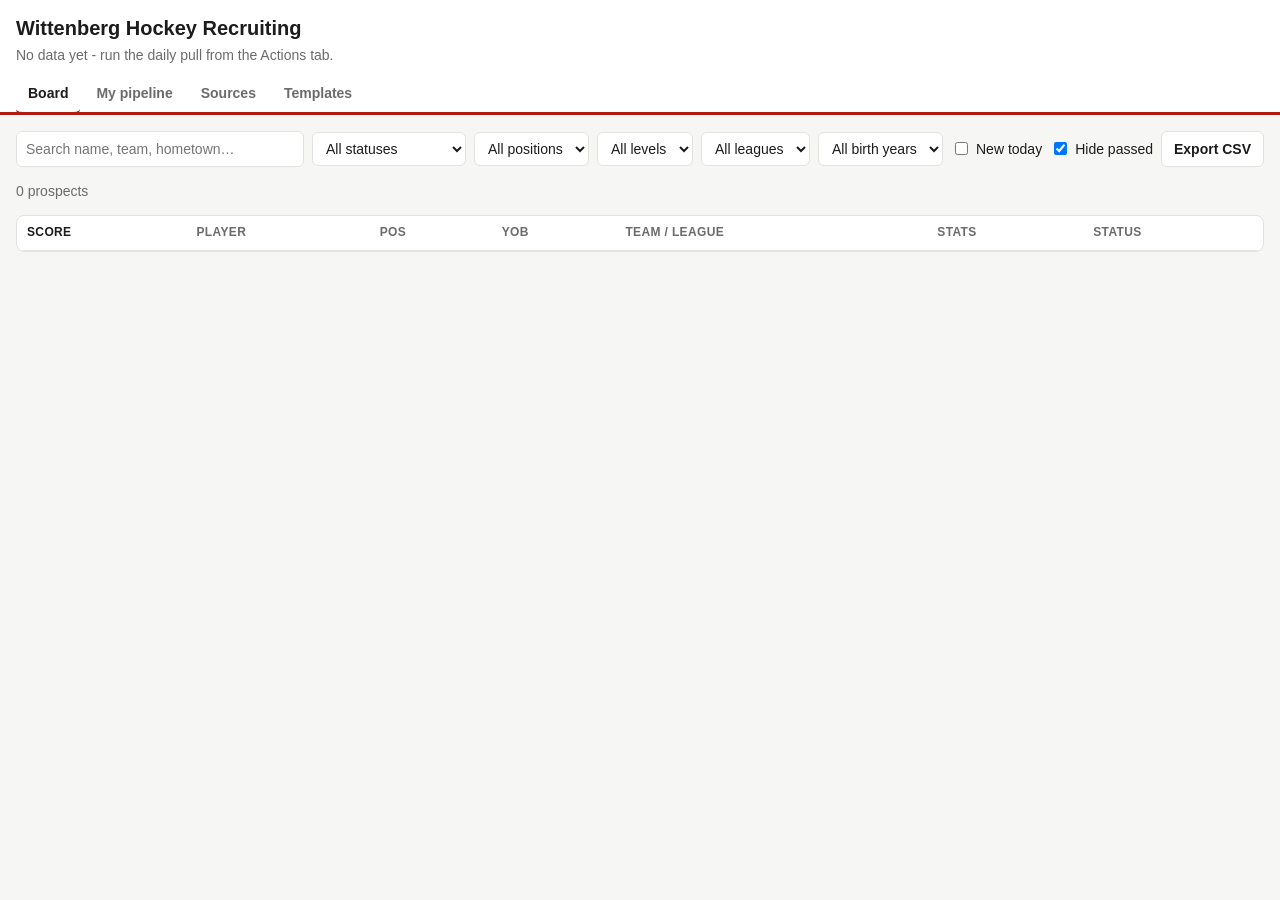
==== site/index.html @ be484587 "Add recruiting dashboard" ====
<!doctype html>
<html lang="en">
<head>
<meta charset="utf-8">
<meta name="viewport" content="width=device-width, initial-scale=1">
<title>Wittenberg Hockey Recruiting</title>
<link rel="stylesheet" href="style.css">
</head>
<body>
<header class="top">
  <div class="brand">
    <h1>Wittenberg Hockey Recruiting</h1>
    <p id="meta" class="muted">Loading…</p>
  </div>
  <nav class="tabs">
    <button data-tab="board" class="active">Board</button>
    <button data-tab="pipeline">My pipeline</button>
    <button data-tab="sources">Sources</button>
    <button data-tab="settings">Templates</button>
  </nav>
</header>

<main>
  <section id="tab-board" class="tab active">
    <div class="filters">
      <input id="q" type="search" placeholder="Search name, team, hometown…">
      <select id="f-status"><option value="">All statuses</option></select>
      <select id="f-pos">
        <option value="">All positions</option><option>F</option><option>D</option><option>G</option>
      </select>
      <select id="f-level"><option value="">All levels</option></select>
      <select id="f-league"><option value="">All leagues</option></select>
      <select id="f-year"><option value="">All birth years</option></select>
      <label class="check"><input id="f-new" type="checkbox"> New today</label>
      <label class="check"><input id="f-hide-pass" type="checkbox" checked> Hide passed</label>
      <button id="export" class="ghost">Export CSV</button>
    </div>
    <p id="count" class="muted"></p>
    <div class="table-wrap">
      <table id="grid">
        <thead><tr>
          <th data-sort="score">Score</th>
          <th data-sort="name">Player</th>
          <th data-sort="position" class="hide-sm">Pos</th>
          <th data-sort="birth_year">YOB</th>
          <th data-sort="team">Team / League</th>
          <th data-sort="ppg" class="hide-sm">Stats</th>
          <th>Status</th>
        </tr></thead>
        <tbody></tbody>
      </table>
    </div>
    <button id="more" class="ghost wide" hidden>Show more</button>
  </section>

  <section id="tab-pipeline" class="tab">
    <div id="pipeline-cols" class="pipeline"></div>
  </section>

  <section id="tab-sources" class="tab">
    <table class="simple">
      <thead><tr><th>Source</th><th>Type</th><th>Players</th><th>Status</th></tr></thead>
      <tbody id="sources-body"></tbody>
    </table>
    <p class="muted">Sources are set in <code>config.yaml</code>. Failed sources are retried on the next daily run.</p>
  </section>

  <section id="tab-settings" class="tab">
    <p class="muted">Placeholders: <code>{first}</code> <code>{last}</code> <code>{name}</code> <code>{team}</code> <code>{league}</code> <code>{position}</code> <code>{coach}</code> <code>{coach_email}</code> <code>{coach_phone}</code></p>
    <label class="block">Coach name <input id="t-coach"></label>
    <label class="block">Coach email <input id="t-coach-email"></label>
    <label class="block">Coach phone <input id="t-coach-phone"></label>
    <label class="block">Email subject <input id="t-subject"></label>
    <label class="block">Email body <textarea id="t-email" rows="10"></textarea></label>
    <label class="block">DM (Instagram / X) <textarea id="t-dm" rows="5"></textarea></label>
    <div class="row">
      <button id="t-save">Save</button>
      <button id="t-reset" class="ghost">Reset to default</button>
    </div>
    <hr>
    <h3>Backup</h3>
    <p class="muted">Statuses and notes live in this browser. Back them up or move them to another device here.</p>
    <div class="row">
      <button id="backup" class="ghost">Download backup</button>
      <label class="ghost button">Restore backup <input id="restore" type="file" accept=".json" hidden></label>
    </div>
  </section>
</main>

<dialog id="detail">
  <form method="dialog" class="close-row"><button class="ghost" aria-label="Close">✕</button></form>
  <div id="detail-body"></div>
</dialog>

<div id="toast" role="status"></div>
<script src="app.js"></script>
</body>
</html>
---- site/style.css ----
:root {
  --bg: #f6f6f4;
  --panel: #ffffff;
  --text: #1c1c1c;
  --muted: #6b6b6b;
  --line: #e2e2de;
  --accent: #b31b1b;      /* Wittenberg red */
  --accent-soft: #f7e3e3;
  --good: #1f7a3a;
  --warn: #9a6400;
  --chip: #efefec;
}
@media (prefers-color-scheme: dark) {
  :root {
    --bg: #141414;
    --panel: #1d1d1d;
    --text: #ececec;
    --muted: #9a9a9a;
    --line: #2f2f2f;
    --accent: #e0504f;
    --accent-soft: #3a1f1f;
    --good: #5cc27a;
    --warn: #e0a640;
    --chip: #2a2a2a;
  }
}
* { box-sizing: border-box; }
body {
  margin: 0;
  background: var(--bg);
  color: var(--text);
  font: 14px/1.45 -apple-system, BlinkMacSystemFont, "Segoe UI", Roboto, sans-serif;
}
a { color: var(--accent); }
code { background: var(--chip); padding: 1px 5px; border-radius: 4px; }
.muted { color: var(--muted); }
[hidden] { display: none !important; }
.show-sm { display: none; }

.top {
  background: var(--panel);
  border-bottom: 3px solid var(--accent);
  padding: 14px 16px 0;
  position: sticky; top: 0; z-index: 5;
}
.top h1 { margin: 0; font-size: 20px; }
.top p { margin: 2px 0 10px; }
.tabs { display: flex; gap: 4px; overflow-x: auto; }
.tabs button {
  background: none; border: 0; border-bottom: 3px solid transparent;
  padding: 8px 12px; color: var(--muted); font-weight: 600; cursor: pointer; margin-bottom: -3px;
}
.tabs button.active { color: var(--text); border-bottom-color: var(--accent); }

main { padding: 16px; max-width: 1400px; margin: 0 auto; }
.tab { display: none; }
.tab.active { display: block; }

.filters { display: flex; flex-wrap: wrap; gap: 8px; align-items: center; margin-bottom: 8px; }
.filters input[type=search] { flex: 1 1 220px; }
input, select, textarea {
  font: inherit; color: var(--text); background: var(--panel);
  border: 1px solid var(--line); border-radius: 6px; padding: 7px 9px;
}
textarea { width: 100%; resize: vertical; }
label.check { display: flex; gap: 5px; align-items: center; white-space: nowrap; }
label.block { display: block; margin: 10px 0; font-weight: 600; }
label.block input, label.block textarea { display: block; width: 100%; margin-top: 4px; font-weight: 400; }

button, .button {
  font: inherit; font-weight: 600; cursor: pointer; display: inline-block;
  background: var(--accent); color: #fff; border: 1px solid var(--accent);
  border-radius: 6px; padding: 7px 12px;
}
button.ghost, .button.ghost { background: var(--panel); color: var(--text); border-color: var(--line); }
button.small { padding: 3px 8px; font-size: 12px; }
button.wide { width: 100%; margin-top: 10px; }
.row { display: flex; gap: 8px; flex-wrap: wrap; margin: 8px 0; }

.table-wrap { overflow-x: auto; background: var(--panel); border: 1px solid var(--line); border-radius: 8px; }
table { width: 100%; border-collapse: collapse; }
th, td { text-align: left; padding: 8px 10px; border-bottom: 1px solid var(--line); vertical-align: top; }
th { font-size: 12px; text-transform: uppercase; letter-spacing: .03em; color: var(--muted); white-space: nowrap; }
th[data-sort] { cursor: pointer; }
th.sorted { color: var(--text); }
#grid tbody tr { cursor: pointer; }
#grid tbody tr:hover { background: var(--accent-soft); }
.score { font-weight: 700; font-variant-numeric: tabular-nums; }
.name { font-weight: 600; }
.sub { color: var(--muted); font-size: 12px; }
.badge {
  display: inline-block; font-size: 11px; font-weight: 700; padding: 1px 6px; border-radius: 10px;
  background: var(--chip); color: var(--muted); margin-left: 4px; vertical-align: 1px;
}
.badge.new { background: var(--accent); color: #fff; }
.status { font-size: 12px; font-weight: 600; white-space: nowrap; }
.status[data-s="verified"] { color: var(--warn); }
.status[data-s="contacted"], .status[data-s="talking"] { color: var(--good); }
.status[data-s="pass"] { color: var(--muted); text-decoration: line-through; }
table.simple { background: var(--panel); border: 1px solid var(--line); border-radius: 8px; }
.ok { color: var(--good); font-weight: 600; }
.bad { color: var(--accent); font-weight: 600; }

dialog {
  width: min(720px, calc(100vw - 32px)); max-height: calc(100vh - 32px);
  border: 1px solid var(--line); border-radius: 10px; padding: 16px;
  background: var(--panel); color: var(--text);
}
dialog::backdrop { background: rgba(0,0,0,.45); }
.close-row { display: flex; justify-content: flex-end; margin: -6px -6px 0 0; }
.close-row button { padding: 2px 9px; }
.detail h2 { margin: 0 0 2px; }
.stats-grid { display: grid; grid-template-columns: repeat(auto-fill, minmax(90px, 1fr)); gap: 6px; margin: 12px 0; }
.stats-grid div { background: var(--chip); border-radius: 6px; padding: 6px 8px; }
.stats-grid b { display: block; font-size: 16px; }
.stats-grid span { font-size: 11px; color: var(--muted); text-transform: uppercase; }
.links { display: flex; flex-wrap: wrap; gap: 6px; margin: 10px 0; }
.links a {
  text-decoration: none; background: var(--chip); color: var(--text);
  padding: 5px 10px; border-radius: 6px; font-size: 13px;
}
.notes-list { margin: 6px 0; padding-left: 18px; }

.pipeline { display: grid; grid-template-columns: repeat(auto-fit, minmax(220px, 1fr)); gap: 12px; }
.pipeline .col { background: var(--panel); border: 1px solid var(--line); border-radius: 8px; padding: 10px; }
.pipeline h3 { margin: 0 0 8px; font-size: 14px; }
.pipeline .card { border: 1px solid var(--line); border-radius: 6px; padding: 7px 9px; margin-bottom: 6px; cursor: pointer; }
.pipeline .card:hover { border-color: var(--accent); }

#toast {
  position: fixed; bottom: 20px; left: 50%; transform: translateX(-50%);
  background: var(--text); color: var(--bg); padding: 8px 14px; border-radius: 6px;
  opacity: 0; transition: opacity .2s; pointer-events: none;
}
#toast.show { opacity: 1; }

@media (max-width: 640px) {
  .hide-sm { display: none; }
  .show-sm { display: block; }
  th, td { padding: 7px 6px; }
  .filters select { flex: 1 1 45%; }
}
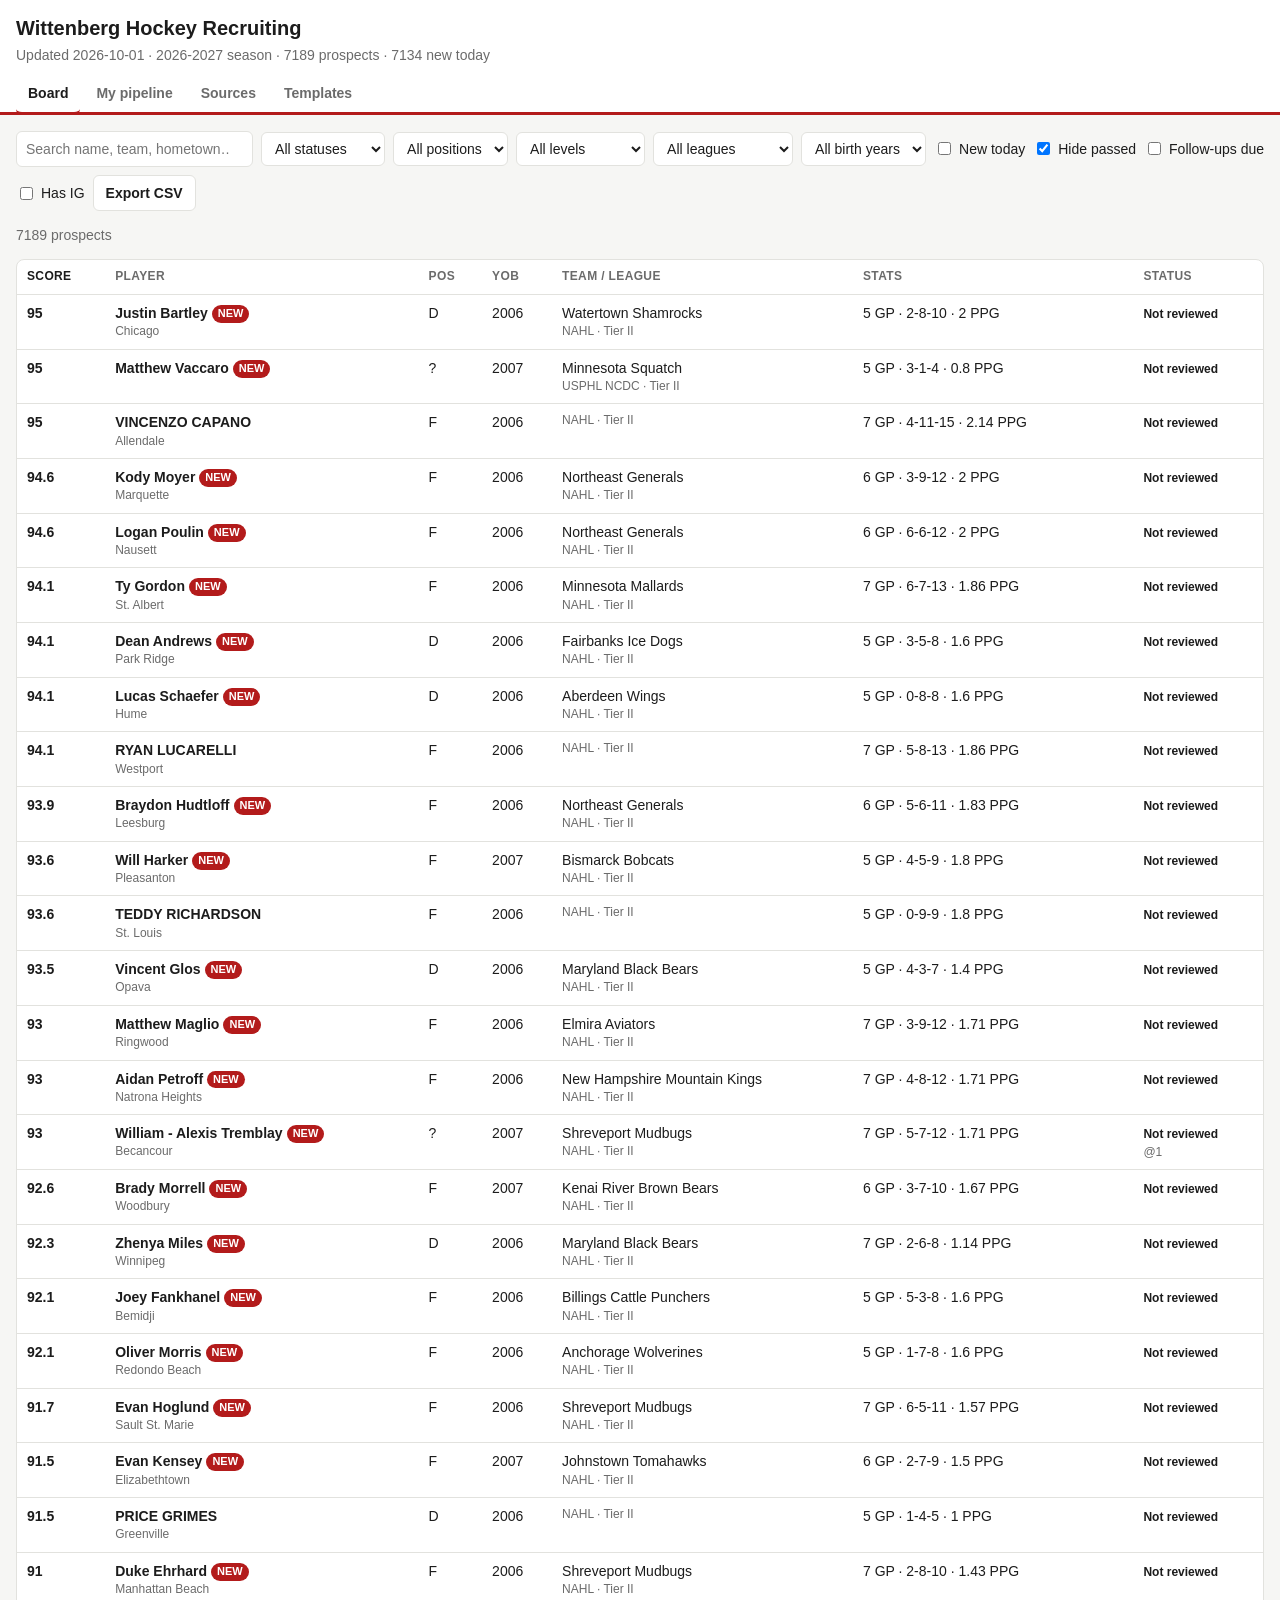
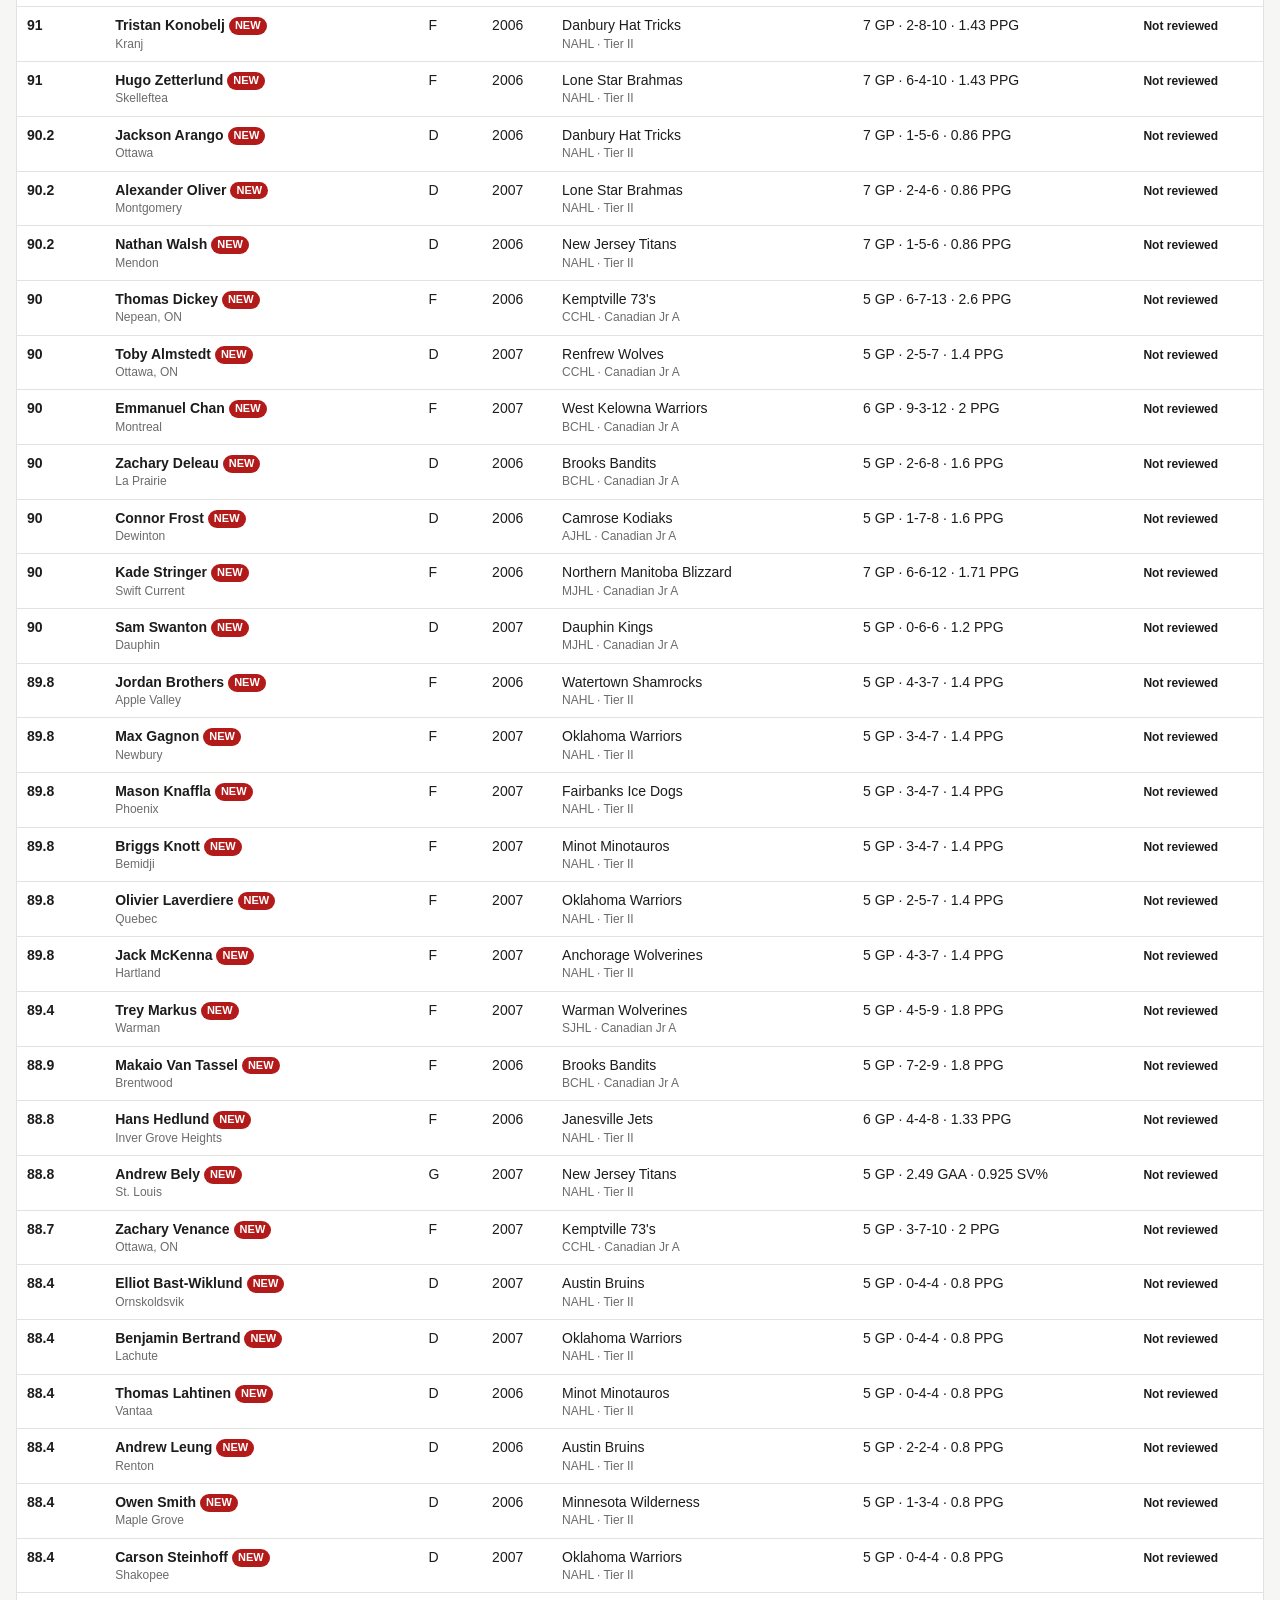
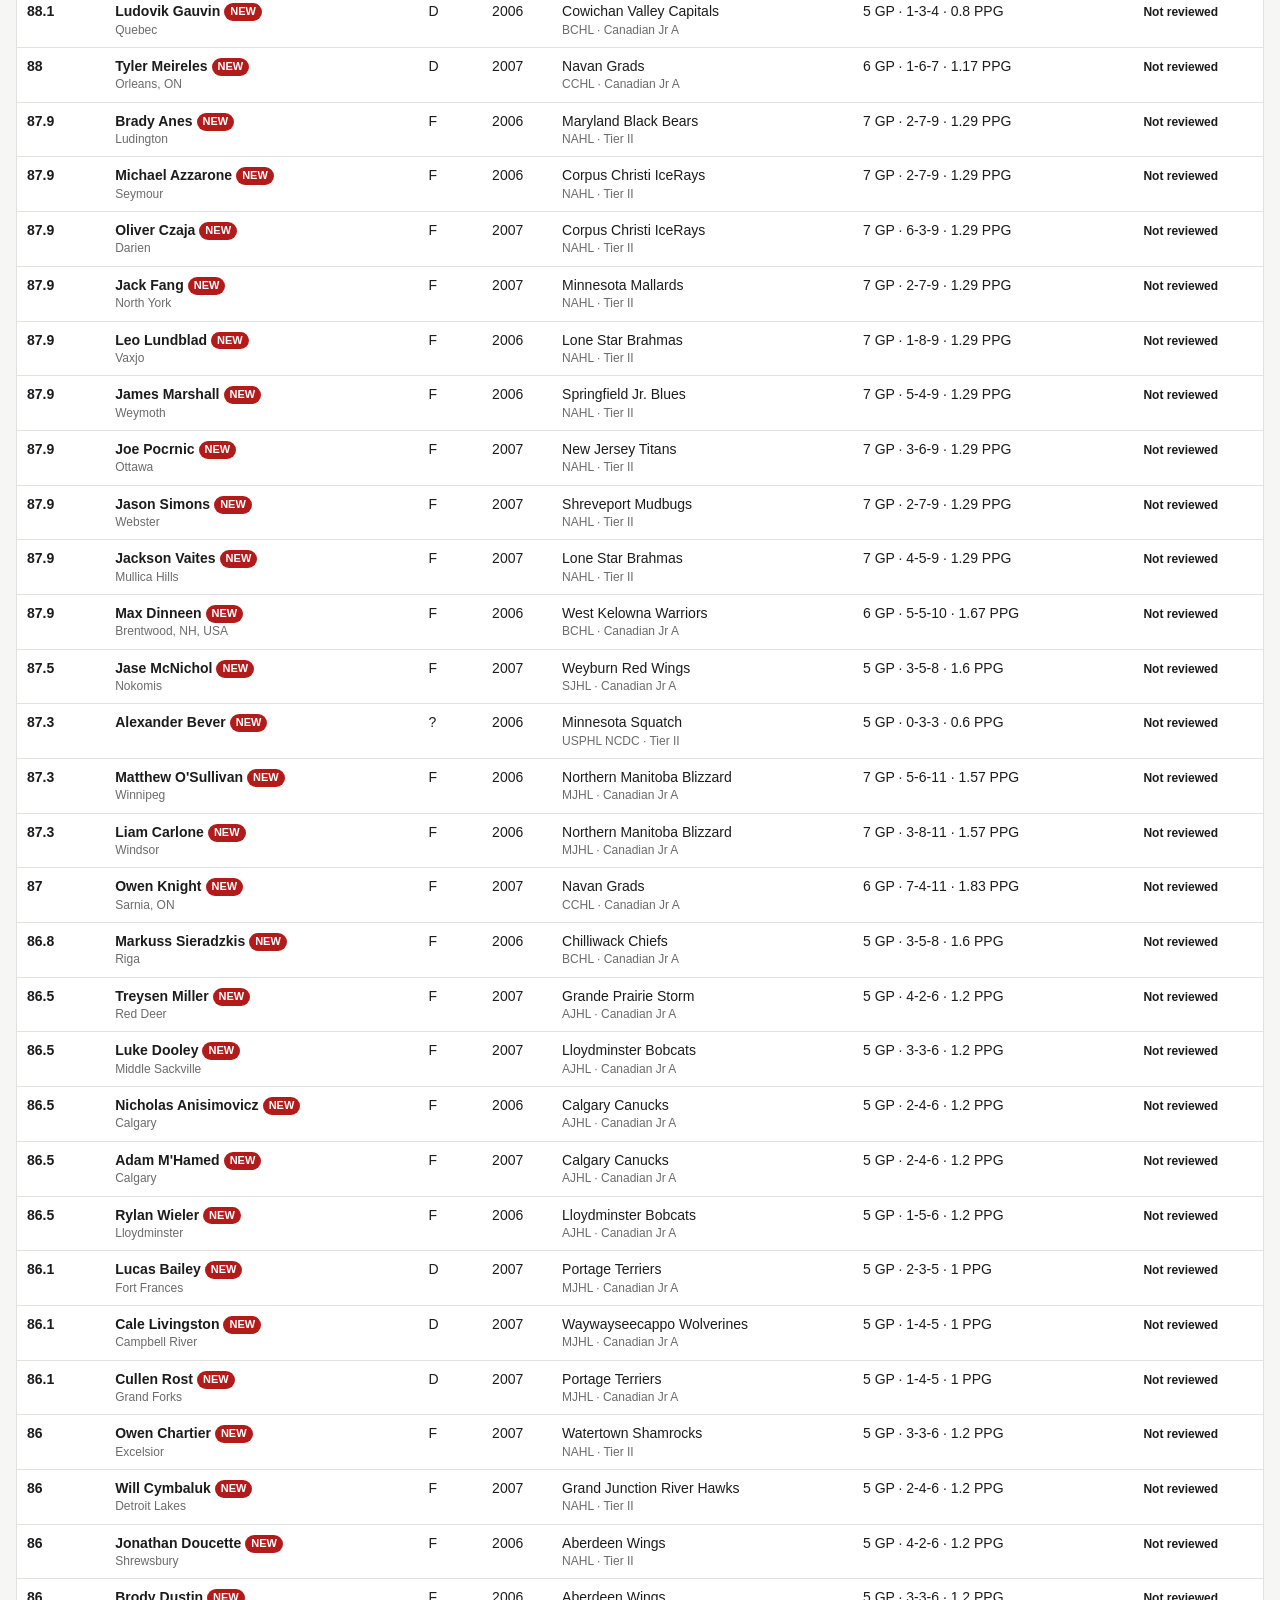
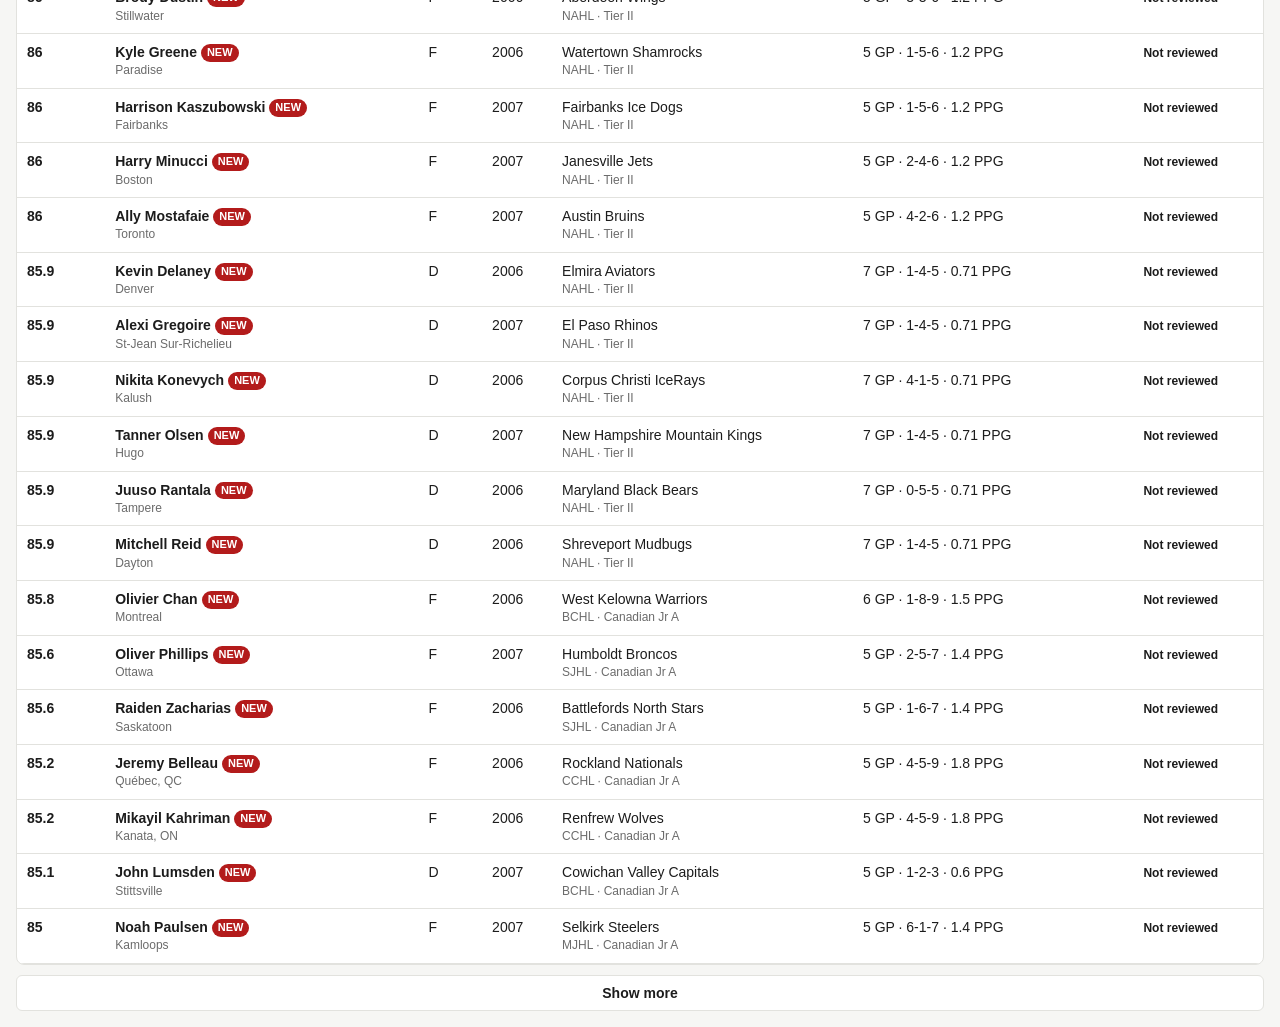
==== commit 2401fbb8: "Instagram outreach on the dashboard - IG handle per player, links to find it (Google, Instagram sear" ====
--- a/site/index.html
+++ b/site/index.html
@@ -33,6 +33,8 @@
       <select id="f-year"><option value="">All birth years</option></select>
       <label class="check"><input id="f-new" type="checkbox"> New today</label>
       <label class="check"><input id="f-hide-pass" type="checkbox" checked> Hide passed</label>
+      <label class="check"><input id="f-follow" type="checkbox"> Follow-ups due</label>
+      <label class="check"><input id="f-ig" type="checkbox"> Has IG</label>
       <button id="export" class="ghost">Export CSV</button>
     </div>
     <p id="count" class="muted"></p>
@@ -42,7 +44,7 @@
           <th data-sort="score">Score</th>
           <th data-sort="name">Player</th>
           <th data-sort="position" class="hide-sm">Pos</th>
-          <th data-sort="birth_year">YOB</th>
+          <th data-sort="birth_year" class="hide-sm">YOB</th>
           <th data-sort="team">Team / League</th>
           <th data-sort="ppg" class="hide-sm">Stats</th>
           <th>Status</th>
@@ -72,7 +74,8 @@
     <label class="block">Coach phone <input id="t-coach-phone"></label>
     <label class="block">Email subject <input id="t-subject"></label>
     <label class="block">Email body <textarea id="t-email" rows="10"></textarea></label>
-    <label class="block">DM (Instagram / X) <textarea id="t-dm" rows="5"></textarea></label>
+    <label class="block">Instagram DM <textarea id="t-dm" rows="5"></textarea></label>
+    <label class="block">Follow-up DM (no answer after a few days) <textarea id="t-followup" rows="4"></textarea></label>
     <div class="row">
       <button id="t-save">Save</button>
       <button id="t-reset" class="ghost">Reset to default</button>
--- a/site/style.css
+++ b/site/style.css
@@ -93,6 +93,10 @@
   background: var(--chip); color: var(--muted); margin-left: 4px; vertical-align: 1px;
 }
 .badge.new { background: var(--accent); color: #fff; }
+.badge.follow { background: var(--warn); color: #fff; }
+.ig-box { border: 1px solid var(--line); border-radius: 8px; padding: 10px 12px; margin: 12px 0; }
+.ig-box h3 { margin: 0 0 4px; font-size: 14px; }
+.ig-box .links { margin: 4px 0 8px; }
 .status { font-size: 12px; font-weight: 600; white-space: nowrap; }
 .status[data-s="verified"] { color: var(--warn); }
 .status[data-s="contacted"], .status[data-s="talking"] { color: var(--good); }
